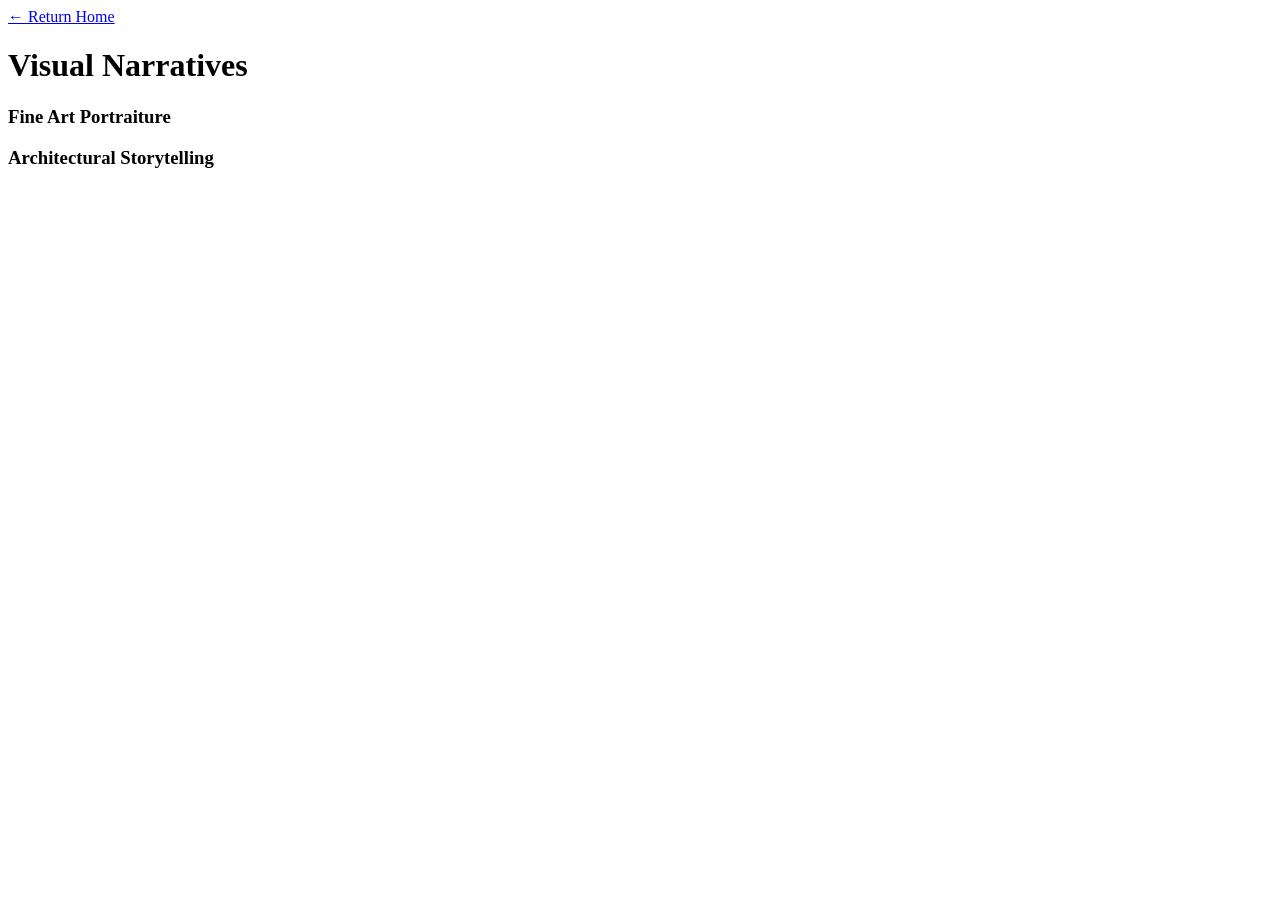
==== photography/index.html @ 6afbd851 "Create index.html Strategic Integration The "Stark" Voice: I’ve used the phrase "Capturing the raw " ====
<!DOCTYPE html>
<html lang="en">
<head>
    <meta charset="UTF-8">
    <meta name="viewport" content="width=device-width, initial-scale=1.0">
    <title>Photography | Kelsie E. Stark</title>
    <link rel="stylesheet" href="../css/style.css">
</head>
<body class="gallery-theme">

    <header class="sub-header">
        <a href="../index.html" class="back-link">← Return Home</a>
        <h1>Visual Narratives</h1>
    </header>

    <main class="photo-grid">
        <div class="category-card">
            <div class="img-frame"></div>
            <h3>Fine Art Portraiture</h3>
        </div>
        <div class="category-card">
            <div class="img-frame"></div>
            <h3>Architectural Storytelling</h3>
        </div>
    </main>

</body>
</html>
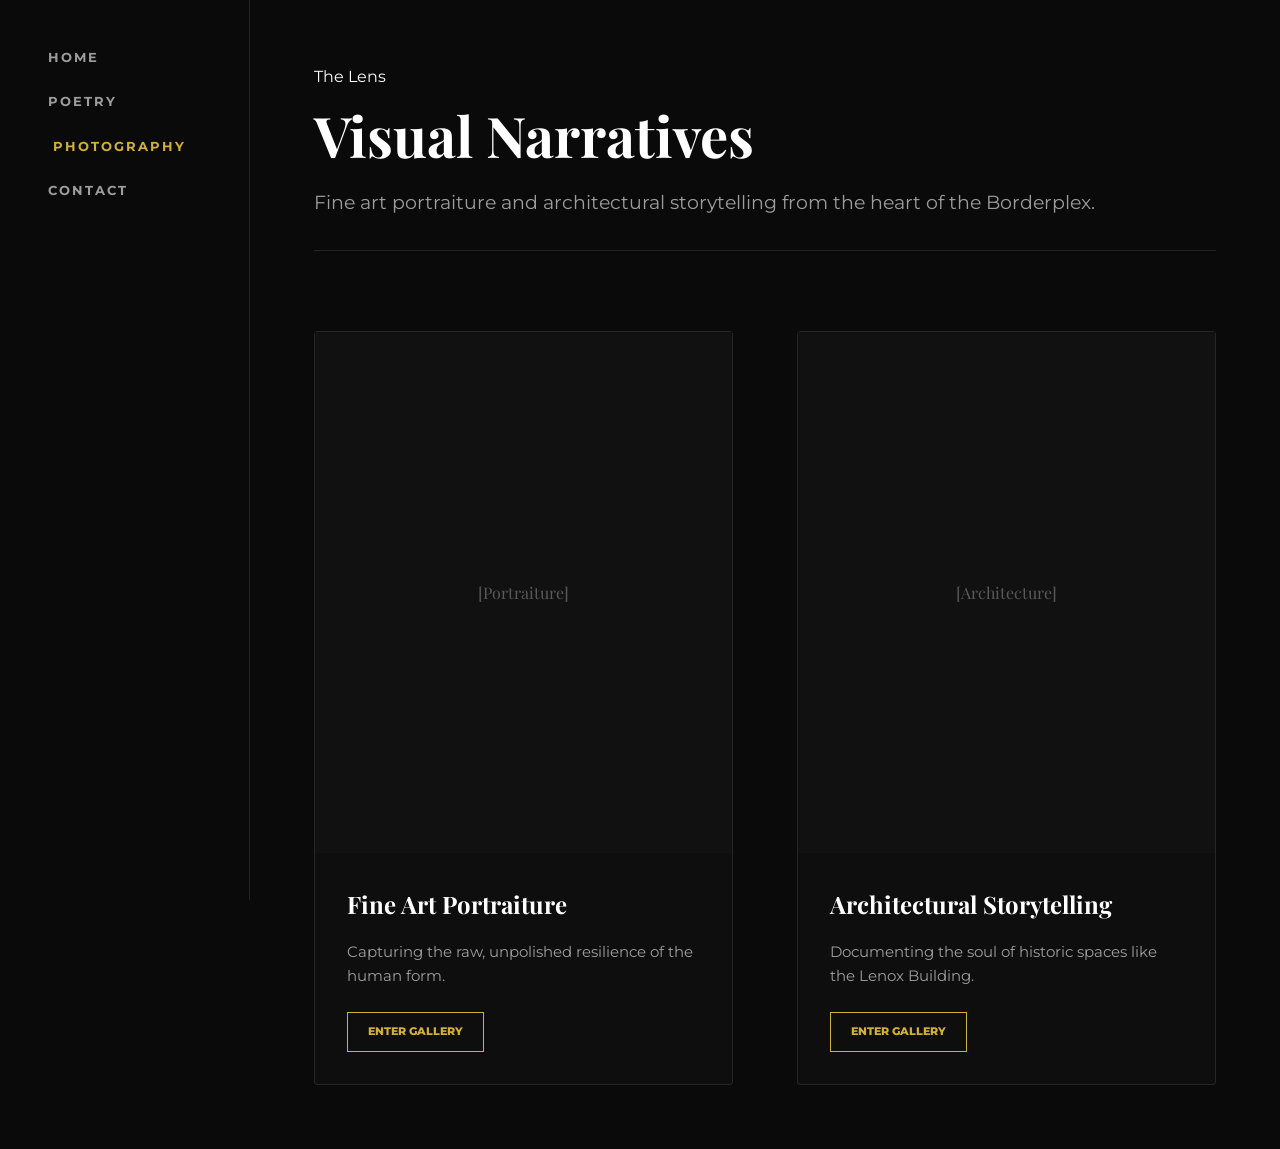
==== commit a0e3a602: "Update title and restructure photography page Strategic Improvements: Sidebar Integration: By using" ====
--- a/photography/index.html
+++ b/photography/index.html
@@ -3,26 +3,64 @@
 <head>
     <meta charset="UTF-8">
     <meta name="viewport" content="width=device-width, initial-scale=1.0">
-    <title>Photography | Kelsie E. Stark</title>
+    <title>Visual Narratives | Kelsie E. Stark</title>
+    
+    <link rel="preconnect" href="https://fonts.googleapis.com">
+    <link rel="preconnect" href="https://fonts.gstatic.com" crossorigin>
+    <link href="https://fonts.googleapis.com/css2?family=Playfair+Display:ital,wght@0,400;0,700;1,400&family=Montserrat:wght@300;400;700&display=swap" rel="stylesheet">
+    
     <link rel="stylesheet" href="../css/style.css">
 </head>
 <body class="gallery-theme">
 
-    <header class="sub-header">
-        <a href="../index.html" class="back-link">← Return Home</a>
-        <h1>Visual Narratives</h1>
-    </header>
+    <nav class="side-nav">
+        <a href="../index.html">Home</a>
+        <a href="../poetry/index.html">Poetry</a>
+        <a href="index.html" class="active">Photography</a>
+        <a href="../index.html#contact">Contact</a>
+    </nav>
 
-    <main class="photo-grid">
-        <div class="category-card">
-            <div class="img-frame"></div>
-            <h3>Fine Art Portraiture</h3>
-        </div>
-        <div class="category-card">
-            <div class="img-frame"></div>
-            <h3>Architectural Storytelling</h3>
-        </div>
+    <main class="main-content">
+        <header class="hub-header">
+            <span class="tagline">The Lens</span>
+            <h1>Visual Narratives</h1>
+            <p class="subtitle">Fine art portraiture and architectural storytelling from the heart of the Borderplex.</p>
+        </header>
+
+        <section class="work-grid">
+            
+            <article class="work-card">
+                <div class="work-media">
+                    <div class="book-frame" style="border-left: none; box-shadow: none; background: transparent; opacity: 0.3;">
+                        [Portraiture]
+                    </div>
+                </div>
+                <div class="work-info">
+                    <h3>Fine Art Portraiture</h3>
+                    <p>Capturing the raw, unpolished resilience of the human form.</p>
+                    <a href="#" class="btn-sm">Enter Gallery</a>
+                </div>
+            </article>
+
+            <article class="work-card">
+                <div class="work-media">
+                    <div class="book-frame" style="border-left: none; box-shadow: none; background: transparent; opacity: 0.3;">
+                        [Architecture]
+                    </div>
+                </div>
+                <div class="work-info">
+                    <h3>Architectural Storytelling</h3>
+                    <p>Documenting the soul of historic spaces like the Lenox Building.</p>
+                    <a href="#" class="btn-sm">Enter Gallery</a>
+                </div>
+            </article>
+
+        </section>
     </main>
+
+    <footer class="resident-footer">
+        <p>Resident Creative at <a href="https://connectionsep.coffee">Strong Bonds Resilience</a></p>
+    </footer>
 
 </body>
 </html>
--- a/css/style.css
+++ b/css/style.css
@@ -0,0 +1,230 @@
+/* =========================================
+   KELSIE E. STARK | GLOBAL PORTFOLIO STYLES
+   Theme: Gallery Noir (High-Contrast/Fine Art)
+   ========================================= */
+
+:root {
+    --bg: #0a0a0a;              /* Deep Gallery Black */
+    --paper: #fdf6e9;           /* SBR Match Cream */
+    --accent: #d4af37;          /* Fine Art Gold */
+    --text-main: #ffffff;
+    --text-muted: rgba(255, 255, 255, 0.6);
+    --border: rgba(255, 255, 255, 0.1);
+    --nav-width: 250px;
+}
+
+/* 1. GLOBAL DEFAULTS */
+* {
+    margin: 0;
+    padding: 0;
+    box-sizing: border-box;
+}
+
+body {
+    background-color: var(--bg);
+    color: var(--text-main);
+    font-family: 'Montserrat', sans-serif;
+    line-height: 1.6;
+    display: flex; /* Sidebar layout */
+    min-height: 100vh;
+}
+
+h1, h2, h3, .serif {
+    font-family: 'Playfair Display', serif;
+}
+
+/* 2. PERSISTENT SIDE NAVIGATION */
+.side-nav {
+    width: var(--nav-width);
+    height: 100vh;
+    padding: 3rem;
+    border-right: 1px solid var(--border);
+    display: flex;
+    flex-direction: column;
+    gap: 1.5rem;
+    position: fixed;
+    z-index: 100;
+    background: var(--bg);
+}
+
+.side-nav a {
+    color: var(--text-muted);
+    text-decoration: none;
+    text-transform: uppercase;
+    font-size: 0.8rem;
+    font-weight: 700;
+    letter-spacing: 2px;
+    transition: 0.3s cubic-bezier(0.4, 0, 0.2, 1);
+}
+
+.side-nav a:hover, 
+.side-nav a.active {
+    color: var(--accent);
+    padding-left: 5px;
+}
+
+/* 3. MAIN CONTENT WRAPPERS */
+.main-content {
+    margin-left: var(--nav-width);
+    width: calc(100% - var(--nav-width));
+    min-height: 100vh;
+    padding: 4rem;
+}
+
+/* 4. HERO SECTION (HOME PAGE) */
+.hero-center {
+    display: flex;
+    align-items: center;
+    justify-content: center;
+    text-align: center;
+    height: 90vh;
+}
+
+.intro h1 { font-size: 4rem; margin-bottom: 0.5rem; }
+.intro .tagline { 
+    text-transform: uppercase; 
+    letter-spacing: 4px; 
+    font-size: 0.9rem; 
+    color: var(--accent);
+}
+.intro .voice { 
+    font-style: italic; 
+    opacity: 0.6; 
+    max-width: 500px; 
+    margin: 1.5rem auto; 
+}
+
+/* 5. HUB HEADERS (POETRY & PHOTO PAGES) */
+.hub-header {
+    margin-bottom: 5rem;
+    border-bottom: 1px solid var(--border);
+    padding-bottom: 2rem;
+}
+
+.hub-header h1 { font-size: 3.5rem; margin-bottom: 0.5rem; }
+.hub-header .subtitle { color: var(--text-muted); font-size: 1.2rem; }
+
+/* 6. WORK GRID (BOOKS & PHOTOS) */
+.work-grid {
+    display: grid;
+    grid-template-columns: repeat(auto-fill, minmax(320px, 1fr));
+    gap: 4rem;
+}
+
+.work-card {
+    background: rgba(255, 255, 255, 0.02);
+    border: 1px solid var(--border);
+    border-radius: 4px;
+    transition: 0.4s ease;
+    display: flex;
+    flex-direction: column;
+}
+
+.work-card:hover {
+    border-color: var(--accent);
+    transform: translateY(-8px);
+    background: rgba(255, 255, 255, 0.04);
+}
+
+.work-media {
+    aspect-ratio: 4/5;
+    background: #111;
+    display: flex;
+    align-items: center;
+    justify-content: center;
+    overflow: hidden;
+}
+
+.work-media img {
+    width: 100%;
+    height: 100%;
+    object-fit: cover;
+}
+
+/* Professional Book Mockup Styles */
+.book-frame {
+    width: 180px;
+    height: 270px;
+    background: #1a1a1a;
+    box-shadow: 15px 15px 40px rgba(0,0,0,0.6);
+    border-left: 4px solid var(--accent);
+    display: flex;
+    align-items: center;
+    justify-content: center;
+    padding: 20px;
+    text-align: center;
+    font-family: 'Playfair Display', serif;
+}
+
+.work-info { padding: 2rem; }
+.work-info h3 { margin-bottom: 1rem; font-size: 1.5rem; }
+.work-info p { font-size: 0.95rem; color: var(--text-muted); }
+
+/* 7. BUTTONS & ACTIONS */
+.btn {
+    display: inline-block;
+    padding: 1rem 2.5rem;
+    border: 1px solid var(--accent);
+    color: var(--accent);
+    text-decoration: none;
+    text-transform: uppercase;
+    font-weight: 700;
+    letter-spacing: 2px;
+    font-size: 0.8rem;
+    transition: 0.3s;
+    margin: 10px;
+}
+
+.btn:hover {
+    background: var(--accent);
+    color: #000;
+}
+
+.btn-sm {
+    display: inline-block;
+    padding: 10px 20px;
+    border: 1px solid var(--accent);
+    color: var(--accent);
+    text-decoration: none;
+    font-size: 0.7rem;
+    font-weight: 800;
+    text-transform: uppercase;
+    margin-top: 1.5rem;
+    margin-right: 10px;
+}
+
+.btn-sm.secondary { border-color: #444; color: #888; }
+
+/* 8. RESIDENT FOOTER */
+.resident-footer {
+    position: fixed;
+    bottom: 2rem;
+    left: 3rem;
+    font-size: 0.65rem;
+    text-transform: uppercase;
+    letter-spacing: 1px;
+    opacity: 0.4;
+    max-width: 180px;
+}
+
+.resident-footer a { color: #fff; text-decoration: none; }
+.resident-footer a:hover { color: var(--accent); }
+
+/* 9. RESPONSIVE DESIGN */
+@media (max-width: 768px) {
+    body { flex-direction: column; }
+    .side-nav {
+        width: 100%;
+        height: auto;
+        position: relative;
+        padding: 2rem;
+        border-right: none;
+        border-bottom: 1px solid var(--border);
+    }
+    .main-content {
+        margin-left: 0;
+        width: 100%;
+        padding: 2rem;
+    }
+    .intro h1 { font-size: 2.5rem; }
+}
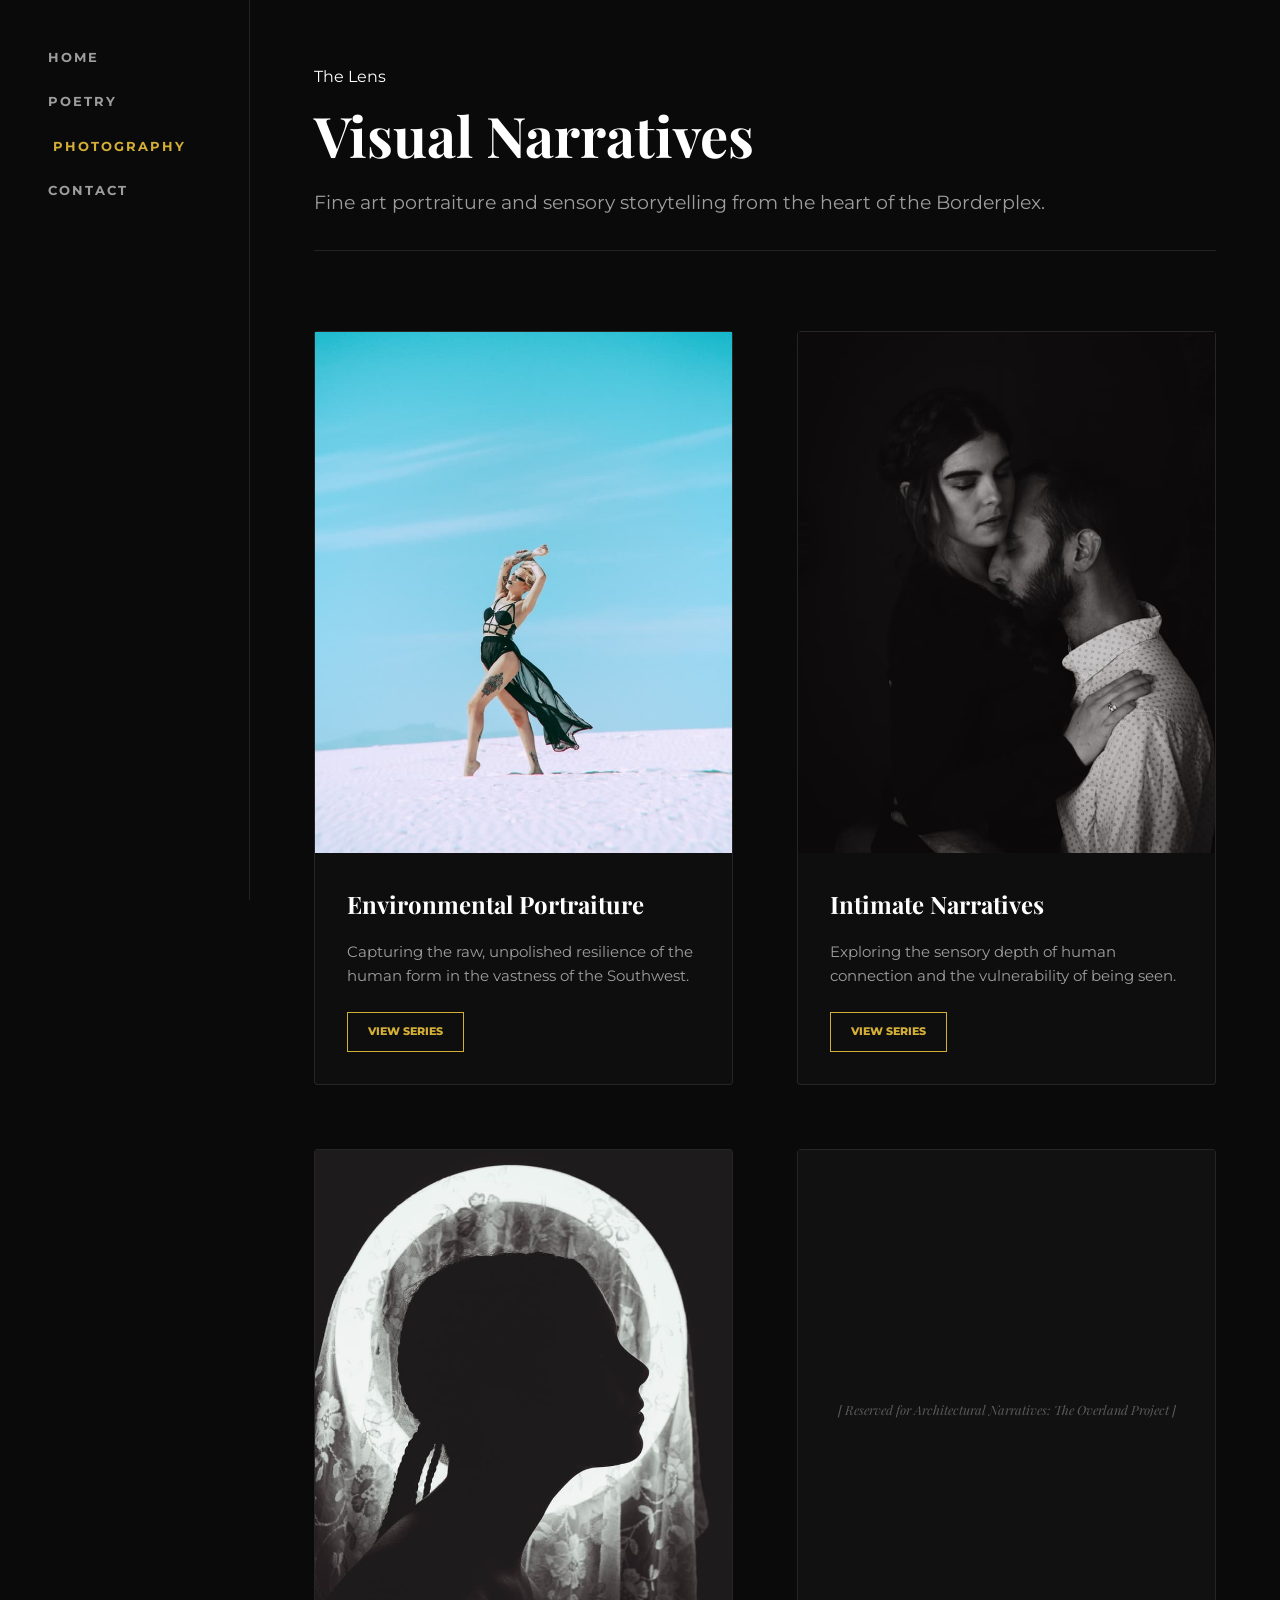
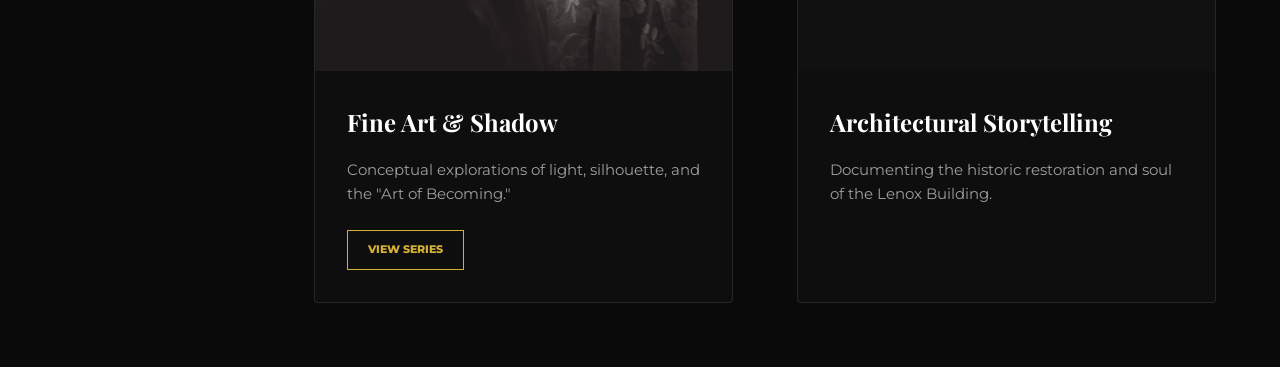
==== commit 8542bf5d: "Update photography index with new content and images Commit Note BUILD: Finalized Photography Hub w" ====
--- a/photography/index.html
+++ b/photography/index.html
@@ -24,34 +24,53 @@
         <header class="hub-header">
             <span class="tagline">The Lens</span>
             <h1>Visual Narratives</h1>
-            <p class="subtitle">Fine art portraiture and architectural storytelling from the heart of the Borderplex.</p>
+            <p class="subtitle">Fine art portraiture and sensory storytelling from the heart of the Borderplex.</p>
         </header>
 
         <section class="work-grid">
             
             <article class="work-card">
                 <div class="work-media">
-                    <div class="book-frame" style="border-left: none; box-shadow: none; background: transparent; opacity: 0.3;">
-                        [Portraiture]
-                    </div>
+                    <img src="../asset/Kelsie-Photo3.jpg" alt="White Sands Fine Art" style="width:100%; height:100%; object-fit:cover;">
                 </div>
                 <div class="work-info">
-                    <h3>Fine Art Portraiture</h3>
-                    <p>Capturing the raw, unpolished resilience of the human form.</p>
-                    <a href="#" class="btn-sm">Enter Gallery</a>
+                    <h3>Environmental Portraiture</h3>
+                    <p>Capturing the raw, unpolished resilience of the human form in the vastness of the Southwest.</p>
+                    <a href="#" class="btn-sm">View Series</a>
                 </div>
             </article>
 
             <article class="work-card">
                 <div class="work-media">
-                    <div class="book-frame" style="border-left: none; box-shadow: none; background: transparent; opacity: 0.3;">
-                        [Architecture]
-                    </div>
+                    <img src="../asset/Kelsie-Photo_4.jpg" alt="Human Connection" style="width:100%; height:100%; object-fit:cover;">
+                </div>
+                <div class="work-info">
+                    <h3>Intimate Narratives</h3>
+                    <p>Exploring the sensory depth of human connection and the vulnerability of being seen.</p>
+                    <a href="#" class="btn-sm">View Series</a>
+                </div>
+            </article>
+
+            <article class="work-card">
+                <div class="work-media">
+                    <img src="../asset/Kelsie-Photo_6.jpg" alt="Silhouette Fine Art" style="width:100%; height:100%; object-fit:cover;">
+                </div>
+                <div class="work-info">
+                    <h3>Fine Art & Shadow</h3>
+                    <p>Conceptual explorations of light, silhouette, and the "Art of Becoming."</p>
+                    <a href="#" class="btn-sm">View Series</a>
+                </div>
+            </article>
+
+            <article class="work-card">
+                <div class="work-media" style="background: #111; display:flex; align-items:center; justify-content:center; text-align:center; padding: 20px;">
+                    <p style="font-family: 'Playfair Display', serif; font-style: italic; opacity: 0.3; font-size: 0.8rem;">
+                        [ Reserved for Architectural Narratives: The Overland Project ]
+                    </p>
                 </div>
                 <div class="work-info">
                     <h3>Architectural Storytelling</h3>
-                    <p>Documenting the soul of historic spaces like the Lenox Building.</p>
-                    <a href="#" class="btn-sm">Enter Gallery</a>
+                    <p>Documenting the historic restoration and soul of the Lenox Building.</p>
                 </div>
             </article>
 
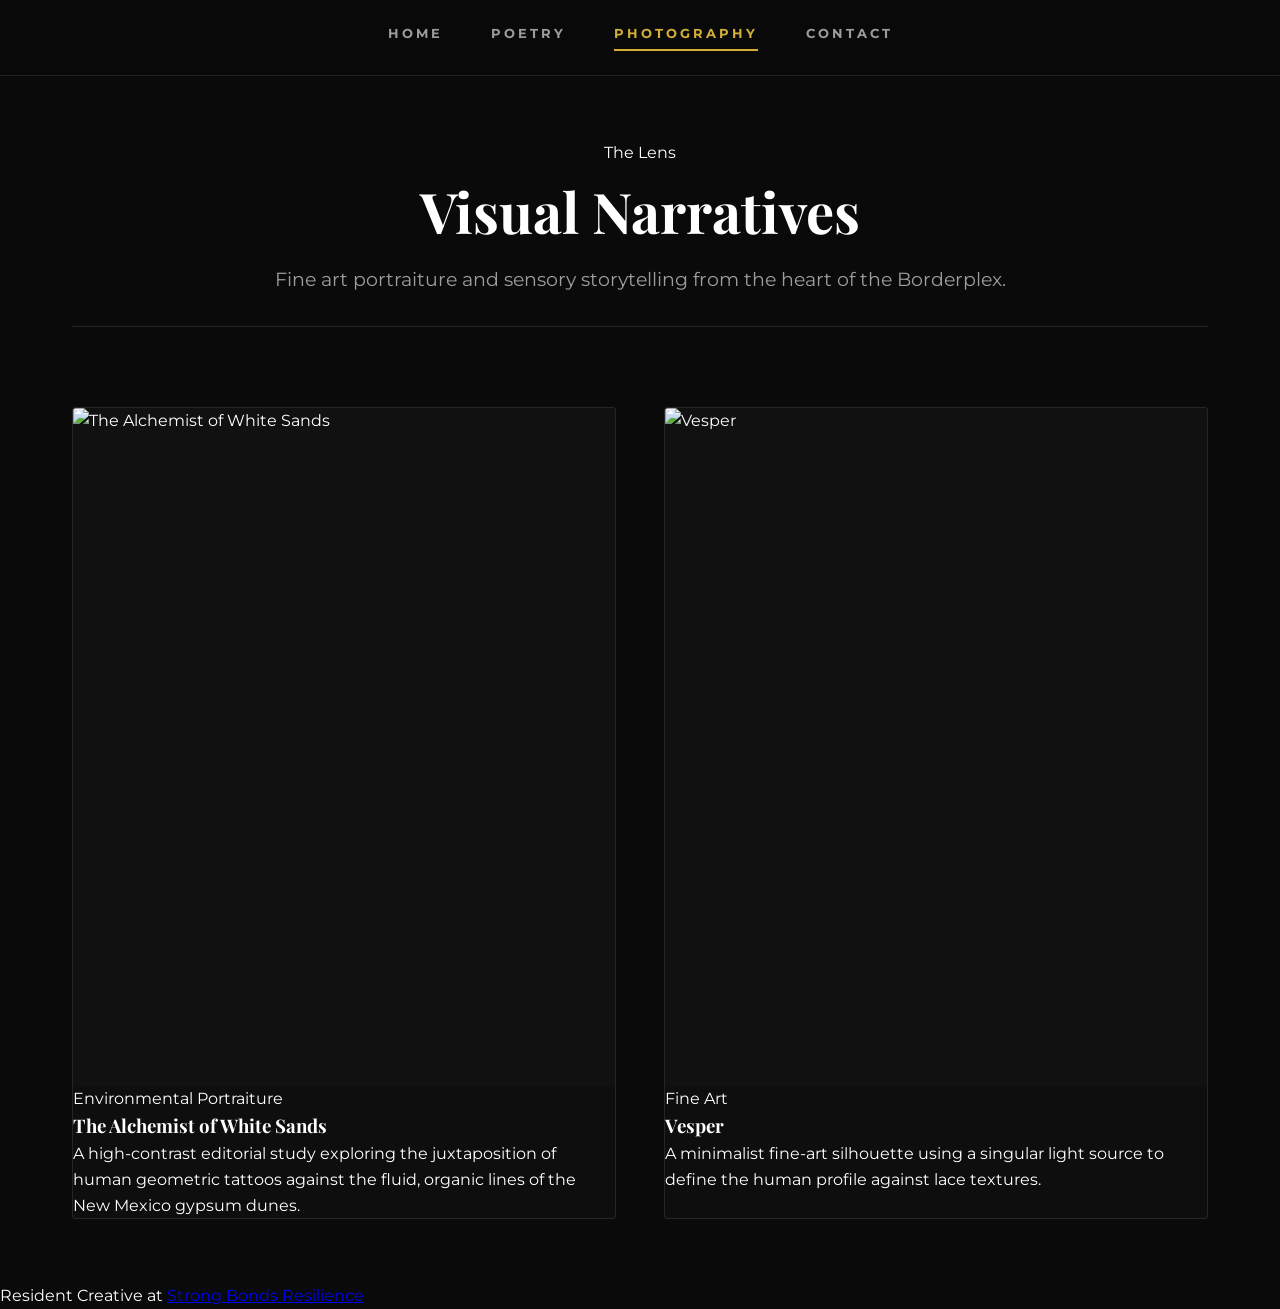
==== commit 80ba20b9: "Refactor photography gallery to dynamic JSON engine Decoupled photography content from HTML structur" ====
--- a/photography/index.html
+++ b/photography/index.html
@@ -27,53 +27,10 @@
             <p class="subtitle">Fine art portraiture and sensory storytelling from the heart of the Borderplex.</p>
         </header>
 
-        <section class="work-grid">
-            
-            <article class="work-card">
-                <div class="work-media">
-                    <img src="../asset/Kelsie-Photo3.jpg" alt="White Sands Fine Art" style="width:100%; height:100%; object-fit:cover;">
-                </div>
-                <div class="work-info">
-                    <h3>Environmental Portraiture</h3>
-                    <p>Capturing the raw, unpolished resilience of the human form in the vastness of the Southwest.</p>
-                    <a href="#" class="btn-sm">View Series</a>
-                </div>
-            </article>
-
-            <article class="work-card">
-                <div class="work-media">
-                    <img src="../asset/Kelsie-Photo_4.jpg" alt="Human Connection" style="width:100%; height:100%; object-fit:cover;">
-                </div>
-                <div class="work-info">
-                    <h3>Intimate Narratives</h3>
-                    <p>Exploring the sensory depth of human connection and the vulnerability of being seen.</p>
-                    <a href="#" class="btn-sm">View Series</a>
-                </div>
-            </article>
-
-            <article class="work-card">
-                <div class="work-media">
-                    <img src="../asset/Kelsie-Photo_6.jpg" alt="Silhouette Fine Art" style="width:100%; height:100%; object-fit:cover;">
-                </div>
-                <div class="work-info">
-                    <h3>Fine Art & Shadow</h3>
-                    <p>Conceptual explorations of light, silhouette, and the "Art of Becoming."</p>
-                    <a href="#" class="btn-sm">View Series</a>
-                </div>
-            </article>
-
-            <article class="work-card">
-                <div class="work-media" style="background: #111; display:flex; align-items:center; justify-content:center; text-align:center; padding: 20px;">
-                    <p style="font-family: 'Playfair Display', serif; font-style: italic; opacity: 0.3; font-size: 0.8rem;">
-                        [ Reserved for Architectural Narratives: The Overland Project ]
-                    </p>
-                </div>
-                <div class="work-info">
-                    <h3>Architectural Storytelling</h3>
-                    <p>Documenting the historic restoration and soul of the Lenox Building.</p>
-                </div>
-            </article>
-
+        <section id="portfolio-grid" class="work-grid" data-json-path="../json/photography.json">
+            <p style="grid-column: 1/-1; text-align: center; opacity: 0.5; font-style: italic;">
+                Loading the Visual Narratives...
+            </p>
         </section>
     </main>
 
@@ -81,5 +38,6 @@
         <p>Resident Creative at <a href="https://connectionsep.coffee">Strong Bonds Resilience</a></p>
     </footer>
 
+    <script src="../java/photography.js"></script>
 </body>
 </html>
--- a/css/style.css
+++ b/css/style.css
@@ -1,16 +1,14 @@
 /* =========================================
    KELSIE E. STARK | GLOBAL PORTFOLIO STYLES
-   Theme: Gallery Noir (High-Contrast/Fine Art)
+   Theme: Gallery Noir (Horizontal Layout)
    ========================================= */
 
 :root {
     --bg: #0a0a0a;              /* Deep Gallery Black */
-    --paper: #fdf6e9;           /* SBR Match Cream */
     --accent: #d4af37;          /* Fine Art Gold */
     --text-main: #ffffff;
     --text-muted: rgba(255, 255, 255, 0.6);
     --border: rgba(255, 255, 255, 0.1);
-    --nav-width: 250px;
 }
 
 /* 1. GLOBAL DEFAULTS */
@@ -25,26 +23,27 @@
     color: var(--text-main);
     font-family: 'Montserrat', sans-serif;
     line-height: 1.6;
-    display: flex; /* Sidebar layout */
-    min-height: 100vh;
-}
-
-h1, h2, h3, .serif {
+    overflow-x: hidden;
+    display: block; /* Standard vertical flow */
+}
+
+h1, h2, h3 {
     font-family: 'Playfair Display', serif;
 }
 
-/* 2. PERSISTENT SIDE NAVIGATION */
+/* 2. TOP HORIZONTAL NAVIGATION */
 .side-nav {
-    width: var(--nav-width);
-    height: 100vh;
-    padding: 3rem;
-    border-right: 1px solid var(--border);
-    display: flex;
-    flex-direction: column;
-    gap: 1.5rem;
-    position: fixed;
-    z-index: 100;
-    background: var(--bg);
+    width: 100%;
+    padding: 1.5rem 0;
+    border-bottom: 1px solid var(--border);
+    display: flex;
+    justify-content: center;
+    gap: 3rem;
+    position: sticky; /* Keeps it at the top when scrolling */
+    top: 0;
+    background: rgba(10, 10, 10, 0.95);
+    backdrop-filter: blur(10px);
+    z-index: 1000;
 }
 
 .side-nav a {
@@ -53,31 +52,35 @@
     text-transform: uppercase;
     font-size: 0.8rem;
     font-weight: 700;
-    letter-spacing: 2px;
-    transition: 0.3s cubic-bezier(0.4, 0, 0.2, 1);
+    letter-spacing: 3px;
+    transition: 0.3s ease;
+    padding-bottom: 5px;
+    border-bottom: 2px solid transparent;
 }
 
 .side-nav a:hover, 
 .side-nav a.active {
     color: var(--accent);
-    padding-left: 5px;
+    border-bottom: 2px solid var(--accent);
 }
 
 /* 3. MAIN CONTENT WRAPPERS */
-.main-content {
-    margin-left: var(--nav-width);
-    width: calc(100% - var(--nav-width));
-    min-height: 100vh;
-    padding: 4rem;
+.main-content, .content-area {
+    width: 100%;
+    max-width: 1200px;
+    margin: 0 auto; /* Centers all content */
+    padding: 4rem 2rem;
 }
 
 /* 4. HERO SECTION (HOME PAGE) */
 .hero-center {
     display: flex;
+    flex-direction: column;
     align-items: center;
     justify-content: center;
     text-align: center;
-    height: 90vh;
+    min-height: 60vh;
+    padding: 4rem 2rem;
 }
 
 .intro h1 { font-size: 4rem; margin-bottom: 0.5rem; }
@@ -90,8 +93,9 @@
 .intro .voice { 
     font-style: italic; 
     opacity: 0.6; 
-    max-width: 500px; 
+    max-width: 600px; 
     margin: 1.5rem auto; 
+    font-size: 1.2rem;
 }
 
 /* 5. HUB HEADERS (POETRY & PHOTO PAGES) */
@@ -99,6 +103,7 @@
     margin-bottom: 5rem;
     border-bottom: 1px solid var(--border);
     padding-bottom: 2rem;
+    text-align: center;
 }
 
 .hub-header h1 { font-size: 3.5rem; margin-bottom: 0.5rem; }
@@ -107,8 +112,9 @@
 /* 6. WORK GRID (BOOKS & PHOTOS) */
 .work-grid {
     display: grid;
-    grid-template-columns: repeat(auto-fill, minmax(320px, 1fr));
-    gap: 4rem;
+    grid-template-columns: repeat(auto-fit, minmax(320px, 1fr));
+    gap: 3rem;
+    width: 100%;
 }
 
 .work-card {
@@ -118,49 +124,39 @@
     transition: 0.4s ease;
     display: flex;
     flex-direction: column;
+    overflow: hidden;
 }
 
 .work-card:hover {
     border-color: var(--accent);
     transform: translateY(-8px);
-    background: rgba(255, 255, 255, 0.04);
 }
 
 .work-media {
+    width: 100%;
     aspect-ratio: 4/5;
     background: #111;
+    overflow: hidden;
     display: flex;
     align-items: center;
     justify-content: center;
-    overflow: hidden;
 }
 
 .work-media img {
     width: 100%;
     height: 100%;
     object-fit: cover;
-}
-
-/* Professional Book Mockup Styles */
-.book-frame {
-    width: 180px;
-    height: 270px;
-    background: #1a1a1a;
-    box-shadow: 15px 15px 40px rgba(0,0,0,0.6);
-    border-left: 4px solid var(--accent);
-    display: flex;
-    align-items: center;
-    justify-content: center;
-    padding: 20px;
-    text-align: center;
-    font-family: 'Playfair Display', serif;
-}
-
-.work-info { padding: 2rem; }
-.work-info h3 { margin-bottom: 1rem; font-size: 1.5rem; }
-.work-info p { font-size: 0.95rem; color: var(--text-muted); }
+    object-position: center;
+    transition: 0.5s ease;
+}
+
+.work-card:hover .work-media img {
+    transform: scale(1.05);
+}
 
 /* 7. BUTTONS & ACTIONS */
+.cta-group { margin-top: 2rem; }
+
 .btn {
     display: inline-block;
     padding: 1rem 2.5rem;
@@ -193,38 +189,24 @@
     margin-right: 10px;
 }
 
-.btn-sm.secondary { border-color: #444; color: #888; }
-
-/* 8. RESIDENT FOOTER */
-.resident-footer {
-    position: fixed;
-    bottom: 2rem;
-    left: 3rem;
-    font-size: 0.65rem;
-    text-transform: uppercase;
-    letter-spacing: 1px;
-    opacity: 0.4;
-    max-width: 180px;
-}
-
-.resident-footer a { color: #fff; text-decoration: none; }
-.resident-footer a:hover { color: var(--accent); }
+/* 8. FOOTER */
+.bottom-footer {
+    width: 100%;
+    text-align: center;
+    padding: 4rem 2rem;
+    border-top: 1px solid var(--border);
+    font-size: 0.75rem;
+    text-transform: uppercase;
+    letter-spacing: 2px;
+    color: var(--text-muted);
+}
+
+.bottom-footer a { color: var(--text-main); text-decoration: underline; }
 
 /* 9. RESPONSIVE DESIGN */
 @media (max-width: 768px) {
-    body { flex-direction: column; }
-    .side-nav {
-        width: 100%;
-        height: auto;
-        position: relative;
-        padding: 2rem;
-        border-right: none;
-        border-bottom: 1px solid var(--border);
-    }
-    .main-content {
-        margin-left: 0;
-        width: 100%;
-        padding: 2rem;
-    }
+    .side-nav { gap: 1.5rem; padding: 1rem; }
+    .side-nav a { font-size: 0.65rem; letter-spacing: 1px; }
     .intro h1 { font-size: 2.5rem; }
-}
+    .hub-header h1 { font-size: 2.5rem; }
+}
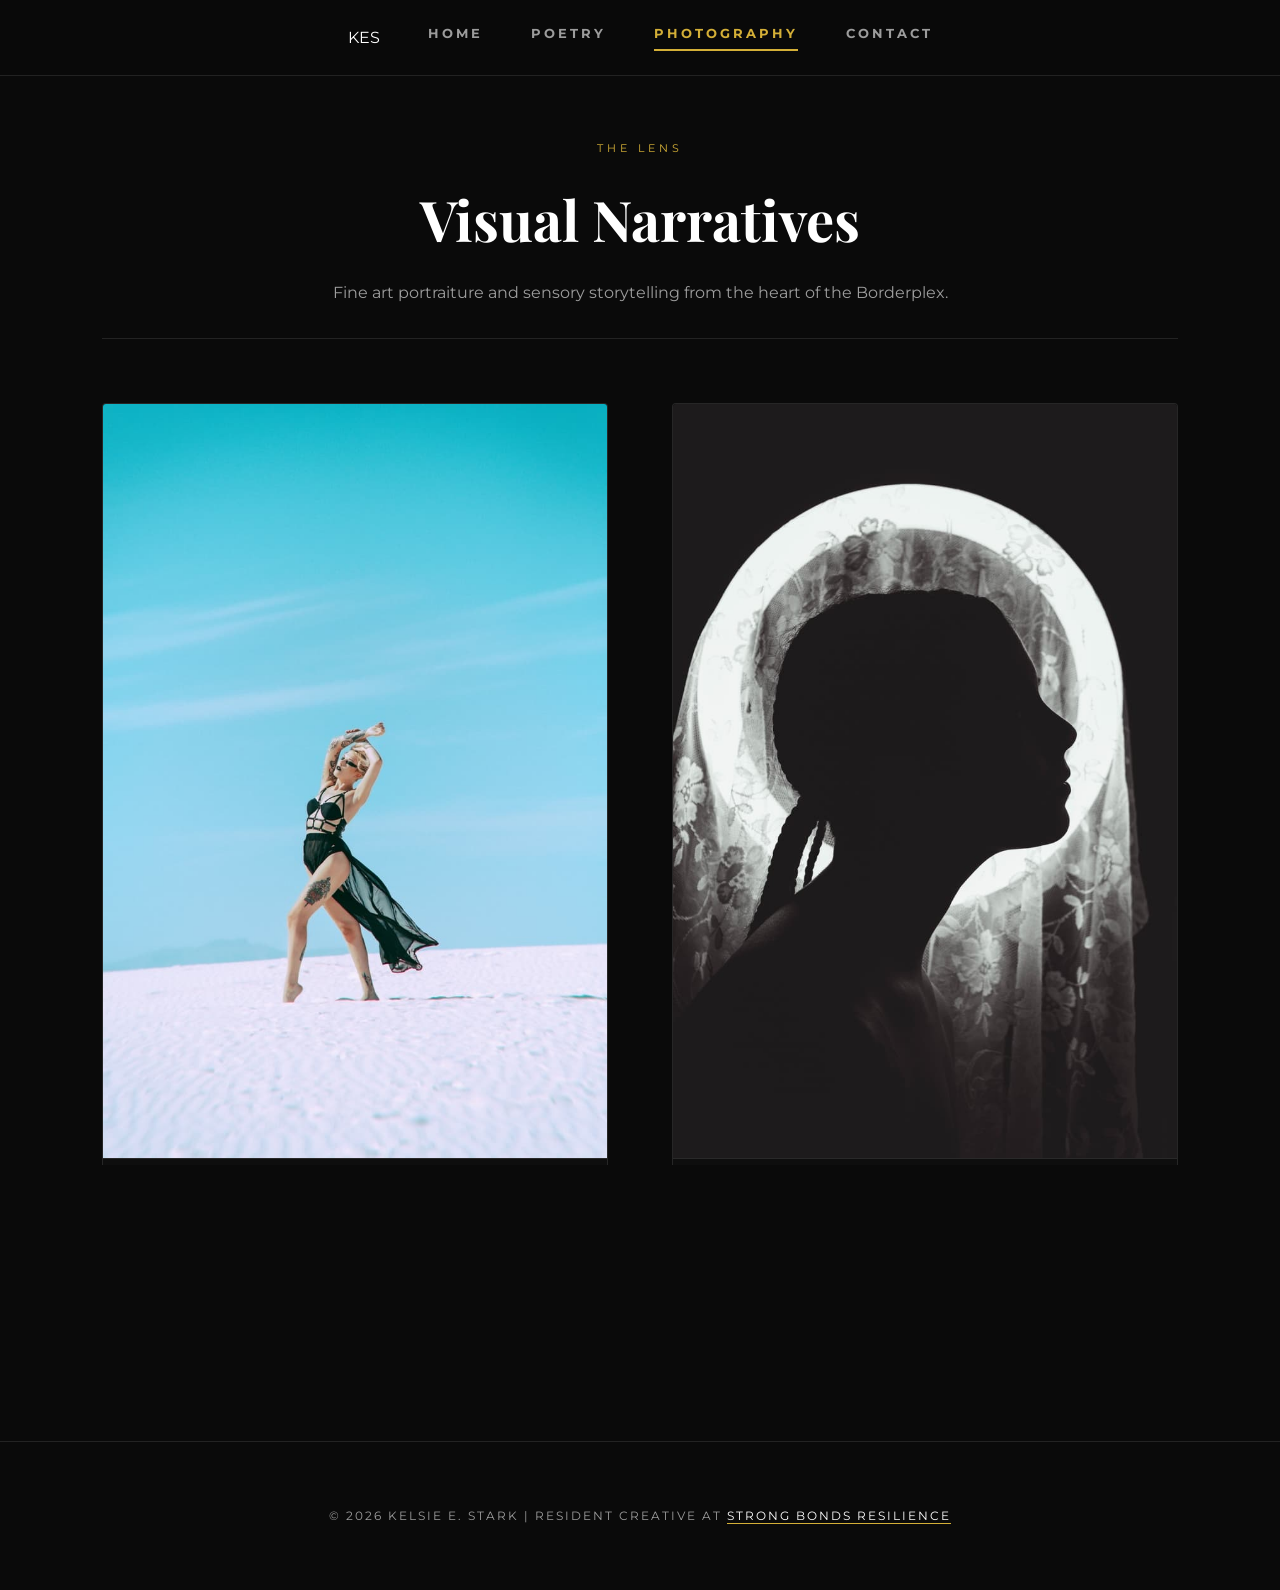
==== commit e1fa54fd: "Refactor HTML structure and update footer content" ====
--- a/photography/index.html
+++ b/photography/index.html
@@ -14,28 +14,29 @@
 <body class="gallery-theme">
 
     <nav class="side-nav">
+        <div class="nav-brand">KES</div>
         <a href="../index.html">Home</a>
         <a href="../poetry/index.html">Poetry</a>
         <a href="index.html" class="active">Photography</a>
         <a href="../index.html#contact">Contact</a>
     </nav>
 
-    <main class="main-content">
+    <main class="content-area"> 
         <header class="hub-header">
-            <span class="tagline">The Lens</span>
+            <span class="category-tag">The Lens</span>
             <h1>Visual Narratives</h1>
             <p class="subtitle">Fine art portraiture and sensory storytelling from the heart of the Borderplex.</p>
         </header>
 
-        <section id="portfolio-grid" class="work-grid" data-json-path="../json/photography.json">
-            <p style="grid-column: 1/-1; text-align: center; opacity: 0.5; font-style: italic;">
+        <section id="portfolio-grid" class="work-grid photography-grid" data-json-path="../json/photography.json">
+            <div class="loader" style="grid-column: 1/-1; text-align: center; opacity: 0.5; font-style: italic;">
                 Loading the Visual Narratives...
-            </p>
+            </div>
         </section>
     </main>
 
     <footer class="resident-footer">
-        <p>Resident Creative at <a href="https://connectionsep.coffee">Strong Bonds Resilience</a></p>
+        <p>&copy; 2026 Kelsie E. Stark | Resident Creative at <a href="https://connectionsep.coffee" target="_blank">Strong Bonds Resilience</a></p>
     </footer>
 
     <script src="../java/photography.js"></script>
--- a/css/style.css
+++ b/css/style.css
@@ -1,6 +1,7 @@
 /* =========================================
    KELSIE E. STARK | GLOBAL PORTFOLIO STYLES
    Theme: Gallery Noir (Horizontal Layout)
+   Architecture: Modular / Data-Driven
    ========================================= */
 
 :root {
@@ -9,6 +10,7 @@
     --text-main: #ffffff;
     --text-muted: rgba(255, 255, 255, 0.6);
     --border: rgba(255, 255, 255, 0.1);
+    --transition: 0.4s cubic-bezier(0.25, 0.46, 0.45, 0.94);
 }
 
 /* 1. GLOBAL DEFAULTS */
@@ -24,22 +26,27 @@
     font-family: 'Montserrat', sans-serif;
     line-height: 1.6;
     overflow-x: hidden;
-    display: block; /* Standard vertical flow */
 }
 
 h1, h2, h3 {
     font-family: 'Playfair Display', serif;
 }
 
+img {
+    max-width: 100%;
+    display: block;
+}
+
 /* 2. TOP HORIZONTAL NAVIGATION */
 .side-nav {
     width: 100%;
-    padding: 1.5rem 0;
+    padding: 1.5rem 5%; /* Added 5% side padding */
     border-bottom: 1px solid var(--border);
     display: flex;
-    justify-content: center;
+    justify-content: center; /* Change to space-between if you want brand left/links right */
+    align-items: center;
     gap: 3rem;
-    position: sticky; /* Keeps it at the top when scrolling */
+    position: sticky;
     top: 0;
     background: rgba(10, 10, 10, 0.95);
     backdrop-filter: blur(10px);
@@ -53,7 +60,7 @@
     font-size: 0.8rem;
     font-weight: 700;
     letter-spacing: 3px;
-    transition: 0.3s ease;
+    transition: var(--transition);
     padding-bottom: 5px;
     border-bottom: 2px solid transparent;
 }
@@ -65,135 +72,120 @@
 }
 
 /* 3. MAIN CONTENT WRAPPERS */
-.main-content, .content-area {
-    width: 100%;
-    max-width: 1200px;
-    margin: 0 auto; /* Centers all content */
-    padding: 4rem 2rem;
-}
-
-/* 4. HERO SECTION (HOME PAGE) */
-.hero-center {
-    display: flex;
-    flex-direction: column;
-    align-items: center;
-    justify-content: center;
-    text-align: center;
-    min-height: 60vh;
-    padding: 4rem 2rem;
-}
-
-.intro h1 { font-size: 4rem; margin-bottom: 0.5rem; }
-.intro .tagline { 
-    text-transform: uppercase; 
-    letter-spacing: 4px; 
-    font-size: 0.9rem; 
-    color: var(--accent);
-}
-.intro .voice { 
-    font-style: italic; 
-    opacity: 0.6; 
-    max-width: 600px; 
-    margin: 1.5rem auto; 
-    font-size: 1.2rem;
-}
-
-/* 5. HUB HEADERS (POETRY & PHOTO PAGES) */
+.content-area {
+    width: 100%;
+    max-width: 1400px; /* Slightly wider for gallery flow */
+    margin: 0 auto;
+    padding: 4rem 8%; /* Increased side padding to 8% to keep words off the edges */
+}
+
+/* 4. HUB HEADERS */
 .hub-header {
-    margin-bottom: 5rem;
+    margin-bottom: 4rem;
     border-bottom: 1px solid var(--border);
     padding-bottom: 2rem;
     text-align: center;
 }
 
-.hub-header h1 { font-size: 3.5rem; margin-bottom: 0.5rem; }
-.hub-header .subtitle { color: var(--text-muted); font-size: 1.2rem; }
-
-/* 6. WORK GRID (BOOKS & PHOTOS) */
+.hub-header h1 { 
+    font-size: clamp(2.5rem, 5vw, 3.5rem); 
+    margin-bottom: 1rem; 
+}
+
+.hub-header .subtitle {
+    max-width: 700px;
+    margin: 0 auto;
+    color: var(--text-muted);
+}
+
+.category-tag {
+    font-size: 0.7rem;
+    text-transform: uppercase;
+    letter-spacing: 4px;
+    color: var(--accent);
+    display: block;
+    margin-bottom: 1rem;
+}
+
+/* 5. WORK GRID (BOOKS & PHOTOS) */
 .work-grid {
     display: grid;
     grid-template-columns: repeat(auto-fit, minmax(320px, 1fr));
-    gap: 3rem;
-    width: 100%;
+    gap: 4rem;
+    width: 100%;
+}
+
+/* Specifically for Photography to prevent giant images */
+.photography-grid {
+    grid-template-columns: repeat(auto-fit, minmax(400px, 1fr));
 }
 
 .work-card {
     background: rgba(255, 255, 255, 0.02);
     border: 1px solid var(--border);
     border-radius: 4px;
-    transition: 0.4s ease;
+    transition: var(--transition);
     display: flex;
     flex-direction: column;
     overflow: hidden;
+    animation: fadeIn 0.8s ease forwards;
 }
 
 .work-card:hover {
     border-color: var(--accent);
-    transform: translateY(-8px);
-}
-
+    transform: translateY(-10px);
+    background: rgba(255, 255, 255, 0.05);
+}
+
+/* Media handling - Vertical 2:3 for Books */
 .work-media {
     width: 100%;
-    aspect-ratio: 4/5;
+    aspect-ratio: 2 / 3; 
     background: #111;
     overflow: hidden;
-    display: flex;
-    align-items: center;
-    justify-content: center;
+    position: relative;
+    border-bottom: 1px solid var(--border);
+}
+
+/* Specific class for Photography photos (usually 1:1 or 4:5) */
+.photo-media {
+    aspect-ratio: 1 / 1; 
 }
 
 .work-media img {
     width: 100%;
     height: 100%;
-    object-fit: cover;
-    object-position: center;
-    transition: 0.5s ease;
+    object-fit: cover; /* This is key: it fills the box without stretching */
+    transition: 0.6s ease;
 }
 
 .work-card:hover .work-media img {
     transform: scale(1.05);
 }
 
-/* 7. BUTTONS & ACTIONS */
-.cta-group { margin-top: 2rem; }
-
-.btn {
-    display: inline-block;
-    padding: 1rem 2.5rem;
-    border: 1px solid var(--accent);
-    color: var(--accent);
-    text-decoration: none;
-    text-transform: uppercase;
-    font-weight: 700;
-    letter-spacing: 2px;
-    font-size: 0.8rem;
-    transition: 0.3s;
-    margin: 10px;
-}
-
-.btn:hover {
-    background: var(--accent);
-    color: #000;
-}
-
-.btn-sm {
-    display: inline-block;
-    padding: 10px 20px;
-    border: 1px solid var(--accent);
-    color: var(--accent);
-    text-decoration: none;
-    font-size: 0.7rem;
-    font-weight: 800;
-    text-transform: uppercase;
-    margin-top: 1.5rem;
-    margin-right: 10px;
-}
-
-/* 8. FOOTER */
-.bottom-footer {
-    width: 100%;
+/* 6. INFO STYLES */
+.work-info {
+    padding: 2rem;
     text-align: center;
-    padding: 4rem 2rem;
+}
+
+.work-info h3 {
+    font-size: 1.5rem;
+    margin-bottom: 0.75rem;
+    color: var(--text-main);
+}
+
+.work-info p {
+    font-size: 0.9rem;
+    color: var(--text-muted);
+    line-height: 1.6;
+}
+
+/* 7. FOOTER */
+.resident-footer {
+    width: 100%;
+    text-align: center;
+    padding: 4rem 8%;
     border-top: 1px solid var(--border);
     font-size: 0.75rem;
     text-transform: uppercase;
@@ -201,12 +193,25 @@
     color: var(--text-muted);
 }
 
-.bottom-footer a { color: var(--text-main); text-decoration: underline; }
-
-/* 9. RESPONSIVE DESIGN */
+.resident-footer a { 
+    color: var(--text-main); 
+    text-decoration: none;
+    border-bottom: 1px solid var(--accent);
+}
+
+/* 8. ANIMATIONS & RESPONSIVE */
+@keyframes fadeIn {
+    from { opacity: 0; transform: translateY(20px); }
+    to { opacity: 1; transform: translateY(0); }
+}
+
 @media (max-width: 768px) {
-    .side-nav { gap: 1.5rem; padding: 1rem; }
-    .side-nav a { font-size: 0.65rem; letter-spacing: 1px; }
-    .intro h1 { font-size: 2.5rem; }
-    .hub-header h1 { font-size: 2.5rem; }
-}
+    .side-nav { 
+        gap: 1.5rem; 
+        padding: 1rem 5%; 
+    }
+    .side-nav a { font-size: 0.65rem; letter-spacing: 1.5px; }
+    .content-area { padding: 3rem 5%; } /* Slightly less padding on mobile */
+    .hub-header h1 { font-size: 2.2rem; }
+    .work-grid { gap: 2rem; }
+}
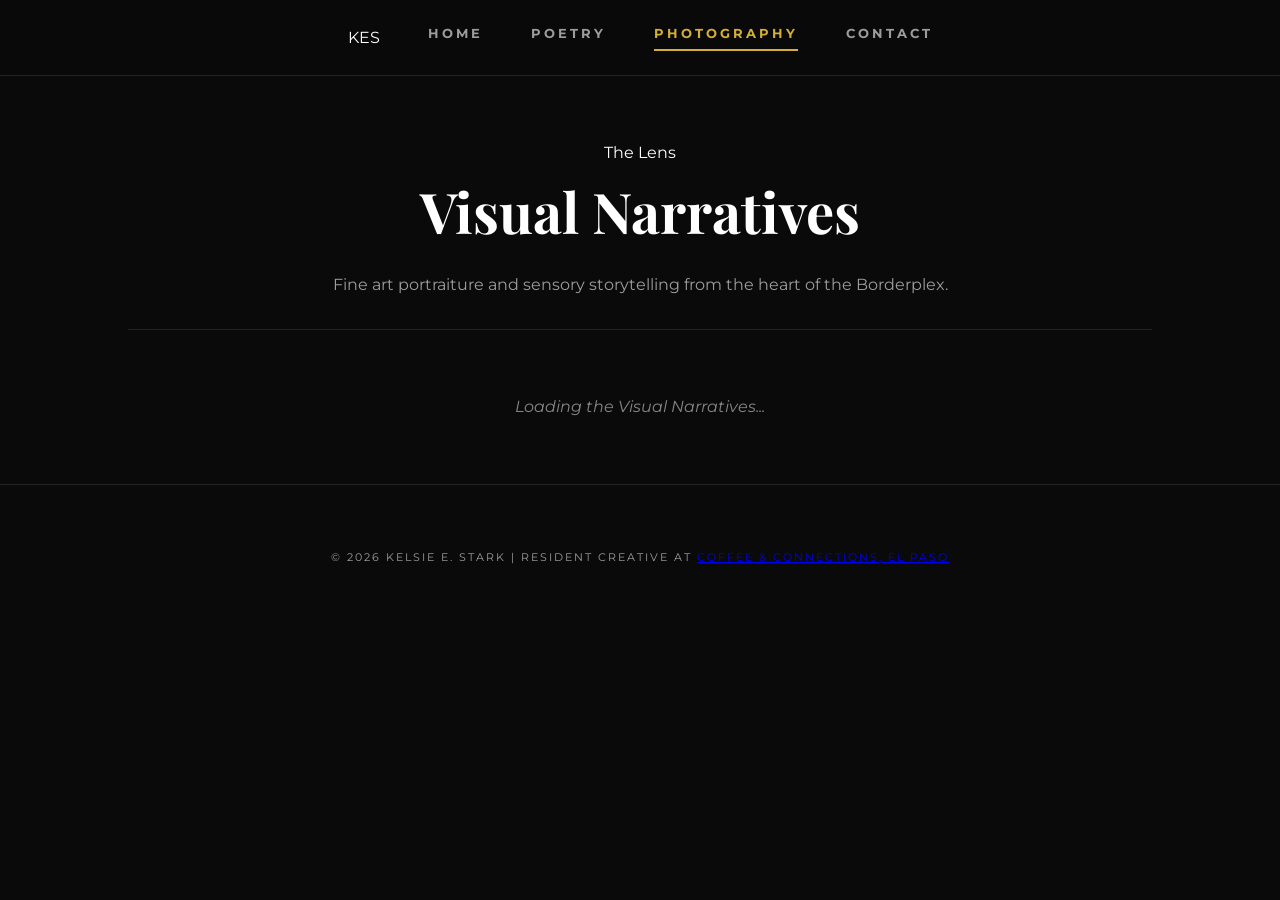
==== commit eae7223c: "Update index.html" ====
--- a/photography/index.html
+++ b/photography/index.html
@@ -28,7 +28,7 @@
             <p class="subtitle">Fine art portraiture and sensory storytelling from the heart of the Borderplex.</p>
         </header>
 
-        <section id="portfolio-grid" class="work-grid photography-grid" data-json-path="../json/photography.json">
+        <section id="portfolio-grid" class="work-grid photography-grid" data-json-path="/json/photography.json">
             <div class="loader" style="grid-column: 1/-1; text-align: center; opacity: 0.5; font-style: italic;">
                 Loading the Visual Narratives...
             </div>
@@ -36,7 +36,7 @@
     </main>
 
     <footer class="resident-footer">
-        <p>&copy; 2026 Kelsie E. Stark | Resident Creative at <a href="https://connectionsep.coffee" target="_blank">Strong Bonds Resilience</a></p>
+        <p>&copy; 2026 Kelsie E. Stark | Resident Creative at <a href="https://connectionsep.coffee" target="_blank">Coffee & Connections, El Paso</a></p>
     </footer>
 
     <script src="../java/photography.js"></script>
--- a/css/style.css
+++ b/css/style.css
@@ -40,10 +40,10 @@
 /* 2. TOP HORIZONTAL NAVIGATION */
 .side-nav {
     width: 100%;
-    padding: 1.5rem 5%; /* Added 5% side padding */
+    padding: 1.5rem 8% !important; /* Forces padding to align with content */
     border-bottom: 1px solid var(--border);
     display: flex;
-    justify-content: center; /* Change to space-between if you want brand left/links right */
+    justify-content: center;
     align-items: center;
     gap: 3rem;
     position: sticky;
@@ -71,12 +71,14 @@
     border-bottom: 2px solid var(--accent);
 }
 
-/* 3. MAIN CONTENT WRAPPERS */
-.content-area {
-    width: 100%;
-    max-width: 1400px; /* Slightly wider for gallery flow */
+/* 3. MAIN CONTENT WRAPPERS (THE PADDING FIX) */
+/* This targets both classes to ensure the 8% padding always works */
+.content-area, 
+.main-content {
+    width: 100%;
+    max-width: 1400px; 
     margin: 0 auto;
-    padding: 4rem 8%; /* Increased side padding to 8% to keep words off the edges */
+    padding: 4rem 10% !important; /* Increased to 10% for clear breathing room */
 }
 
 /* 4. HUB HEADERS */
@@ -88,7 +90,7 @@
 }
 
 .hub-header h1 { 
-    font-size: clamp(2.5rem, 5vw, 3.5rem); 
+    font-size: clamp(2.2rem, 5vw, 3.5rem); 
     margin-bottom: 1rem; 
 }
 
@@ -98,26 +100,18 @@
     color: var(--text-muted);
 }
 
-.category-tag {
-    font-size: 0.7rem;
-    text-transform: uppercase;
-    letter-spacing: 4px;
-    color: var(--accent);
-    display: block;
-    margin-bottom: 1rem;
-}
-
-/* 5. WORK GRID (BOOKS & PHOTOS) */
+/* 5. WORK GRID (THE GIANT IMAGE FIX) */
 .work-grid {
     display: grid;
-    grid-template-columns: repeat(auto-fit, minmax(320px, 1fr));
+    /* Force 3 columns on larger screens to keep items sized correctly */
+    grid-template-columns: repeat(auto-fit, minmax(300px, 1fr));
     gap: 4rem;
     width: 100%;
 }
 
-/* Specifically for Photography to prevent giant images */
+/* Prevents photography cards from getting too wide */
 .photography-grid {
-    grid-template-columns: repeat(auto-fit, minmax(400px, 1fr));
+    grid-template-columns: repeat(auto-fit, minmax(320px, 1fr)); 
 }
 
 .work-card {
@@ -129,6 +123,8 @@
     flex-direction: column;
     overflow: hidden;
     animation: fadeIn 0.8s ease forwards;
+    text-decoration: none;
+    color: inherit;
 }
 
 .work-card:hover {
@@ -137,66 +133,54 @@
     background: rgba(255, 255, 255, 0.05);
 }
 
-/* Media handling - Vertical 2:3 for Books */
+/* Media handling - Aspect Ratios */
 .work-media {
     width: 100%;
-    aspect-ratio: 2 / 3; 
     background: #111;
     overflow: hidden;
     position: relative;
     border-bottom: 1px solid var(--border);
 }
 
-/* Specific class for Photography photos (usually 1:1 or 4:5) */
-.photo-media {
-    aspect-ratio: 1 / 1; 
-}
+/* These force the shape regardless of original photo size */
+.book-media { aspect-ratio: 2 / 3; }    /* Tall vertical */
+.photo-media { aspect-ratio: 4 / 6; }   /* Classic portrait */
 
 .work-media img {
     width: 100%;
     height: 100%;
-    object-fit: cover; /* This is key: it fills the box without stretching */
+    object-fit: cover; /* This stops stretching/giant sizes */
     transition: 0.6s ease;
-}
-
-.work-card:hover .work-media img {
-    transform: scale(1.05);
 }
 
 /* 6. INFO STYLES */
 .work-info {
-    padding: 2rem;
+    padding: 1.5rem;
     text-align: center;
 }
 
 .work-info h3 {
-    font-size: 1.5rem;
-    margin-bottom: 0.75rem;
+    font-size: 1.3rem;
+    margin-bottom: 0.5rem;
     color: var(--text-main);
 }
 
 .work-info p {
-    font-size: 0.9rem;
-    color: var(--text-muted);
-    line-height: 1.6;
+    font-size: 0.85rem;
+    color: var(--text-muted);
+    line-height: 1.5;
 }
 
 /* 7. FOOTER */
 .resident-footer {
     width: 100%;
     text-align: center;
-    padding: 4rem 8%;
+    padding: 4rem 10%;
     border-top: 1px solid var(--border);
-    font-size: 0.75rem;
+    font-size: 0.7rem;
     text-transform: uppercase;
     letter-spacing: 2px;
     color: var(--text-muted);
-}
-
-.resident-footer a { 
-    color: var(--text-main); 
-    text-decoration: none;
-    border-bottom: 1px solid var(--accent);
 }
 
 /* 8. ANIMATIONS & RESPONSIVE */
@@ -205,13 +189,12 @@
     to { opacity: 1; transform: translateY(0); }
 }
 
+@media (max-width: 1024px) {
+    .work-grid { grid-template-columns: repeat(2, 1fr); }
+}
+
 @media (max-width: 768px) {
-    .side-nav { 
-        gap: 1.5rem; 
-        padding: 1rem 5%; 
-    }
-    .side-nav a { font-size: 0.65rem; letter-spacing: 1.5px; }
-    .content-area { padding: 3rem 5%; } /* Slightly less padding on mobile */
-    .hub-header h1 { font-size: 2.2rem; }
-    .work-grid { gap: 2rem; }
-}
+    .side-nav { gap: 1rem; padding: 1rem 5% !important; flex-wrap: wrap; }
+    .content-area, .main-content { padding: 3rem 5% !important; }
+    .work-grid { grid-template-columns: 1fr; gap: 2.5rem; }
+}
